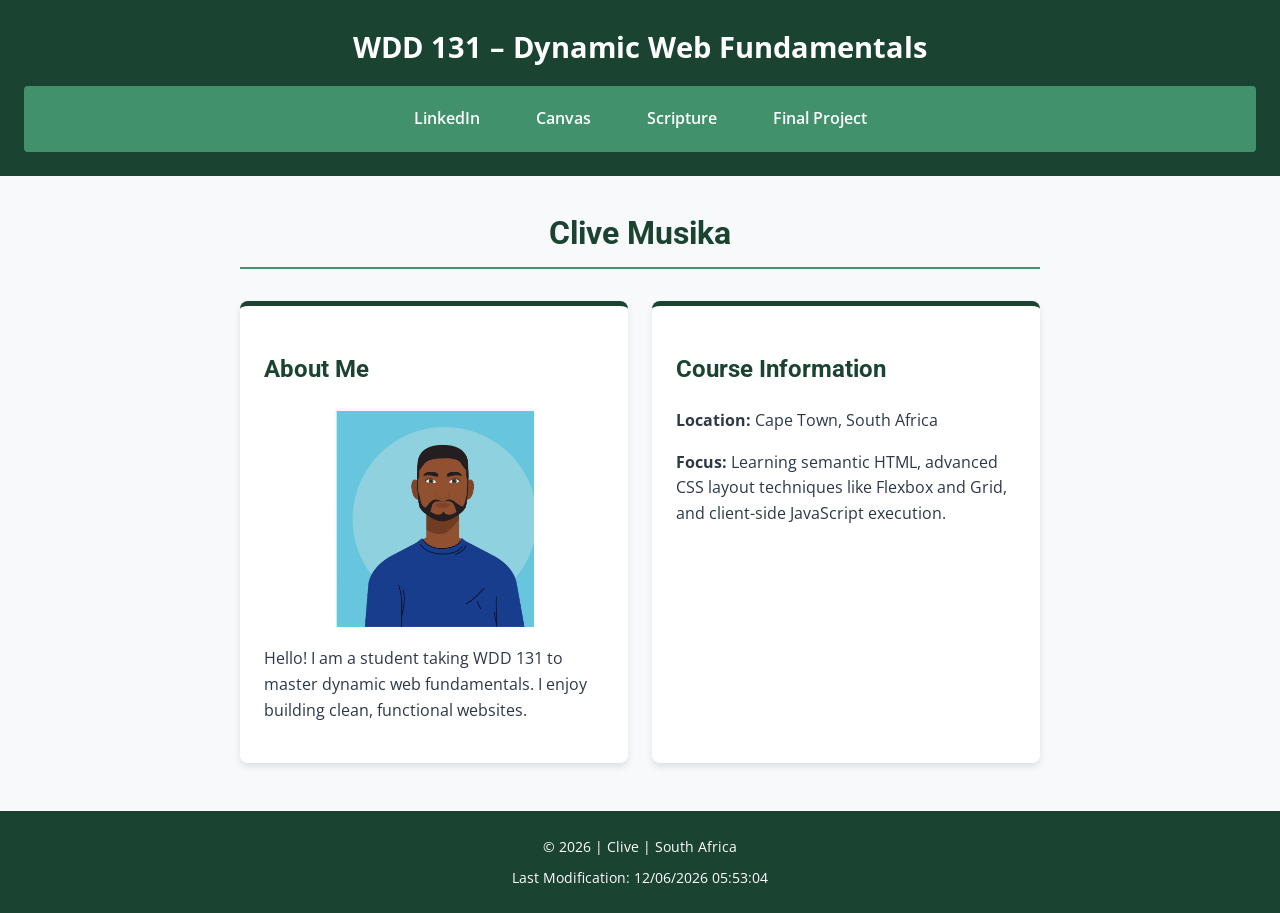
==== index.html @ 49b308af "Add files via upload" ====
<!DOCTYPE html>
<html lang="en">
<head>
    <meta charset="UTF-8">
    <meta name="viewport" content="width=device-width, initial-scale=1.0">
    <title>WDD 131 – Dynamic Web Fundamentals – Clive Musika</title>
    <meta name="description" content="WDD 131 – Dynamic Web Fundamentals course landing page for [Your Name]. Features assignments, resource links, and a layout showcasing core web development principles including HTML, CSS Grid, Flexbox, and JavaScript.">
    <meta name="author" content="Clive Musika">
    <link rel="preconnect" href="https://fonts.googleapis.com">
    <link rel="preconnect" href="https://fonts.gstatic.com" crossorigin>
    <link href="https://fonts.googleapis.com/css2?family=Roboto:wght@400;700&family=Open+Sans:wght@400;600&display=swap" rel="stylesheet">
    <link rel="stylesheet" href="styles/base.css">
    <script src="scripts/getdates.js" defer></script>
</head>
<body>

    <header>
        <span id="course-title">WDD 131 – Dynamic Web Fundamentals</span>
        <nav>
            <a href="https://www.linkedin.com/in/yourprofile" target="_blank">LinkedIn</a>
            <a href="https://byupw.instructure.com/" target="_blank">Canvas</a>
            <a href="https://www.churchofjesuschrist.org/study/scriptures/bofm/1-ne/3?lang=eng&id=p7#p7" target="_blank">Scripture</a>
            <a href="#">Final Project</a>
        </nav>
    </header>

    <main>
        <h1>Clive Musika</h1>
        
        <div class="grid-container">
            <section class="card">
                <h2>About Me</h2>
                <img src="images/profile.png" alt="Photo of Clive]" width="200">
                <p>Hello! I am a student taking WDD 131 to master dynamic web fundamentals. I enjoy building clean, functional websites.</p>
            </section>

            <section class="card">
                <h2>Course Information</h2>
                <p><strong>Location:</strong> Cape Town, South Africa</p>
                <p><strong>Focus:</strong> Learning semantic HTML, advanced CSS layout techniques like Flexbox and Grid, and client-side JavaScript execution.</p>
            </section>
        </div>
    </main>

    <footer>
        <p>&copy; <span id="currentyear"></span> | Clive | South Africa</p>
        <p id="lastModified"></p>
    </footer>

</body>
</html>
---- styles/base.css ----
:root {
    --primary-color: #1b4332;
    --accent-color: #40916c;
    --text-color: #2d3748;
    --light-bg: #f8f9fa;
    --card-bg: #ffffff;
}

body {
    font-family: 'Open Sans', sans-serif;
    color: var(--text-color);
    background-color: var(--light-bg);
    margin: 0;
    padding: 0;
    line-height: 1.6;
}

h1, h2, h3 {
    font-family: 'Roboto', sans-serif;
    color: var(--primary-color);
}

header {
    background-color: var(--primary-color);
    color: white;
    padding: 1.5rem;
    text-align: center;
}

#course-title {
    display: block; 
    font-size: 1.8rem;
    font-weight: bold;
    margin-bottom: 1rem;
}

nav {
    display: flex; 
    justify-content: center;
    gap: 1.5rem;
    background-color: var(--accent-color);
    padding: 0.75rem;
    border-radius: 4px;
}

nav a {
    color: white;
    text-decoration: none;
    font-weight: 600;
    padding: 0.5rem 1rem;
    transition: background-color 0.3s ease, color 0.3s ease;
}

nav a:hover {
    background-color: white;
    color: var(--primary-color);
    border-radius: 4px;
}

main {
    max-width: 800px; 
    margin: 2rem auto; 
    padding: 0 1rem;
}

main h1 {
    text-align: center;
    border-bottom: 2px solid var(--accent-color);
    padding-bottom: 0.5rem;
}

.grid-container {
    display: grid;
    grid-template-columns: repeat(auto-fit, minmax(300px, 1fr));
    gap: 1.5rem;
    margin-top: 2rem;
}

.card {
    background-color: var(--card-bg);
    padding: 1.5rem;
    border-radius: 8px;
    box-shadow: 0 4px 6px rgba(0, 0, 0, 0.1);
    border-top: 5px solid var(--primary-color);
}

.card img {
    display: block;
    max-width: 100%;
    height: auto;
    margin: 1rem auto;
    border-radius: 4px;
}

footer {
    background-color: var(--primary-color);
    color: white;
    text-align: center;
    padding: 1rem;
    margin-top: 3rem;
    font-size: 0.9rem;
}

footer p {
    margin: 0.5rem 0;
}
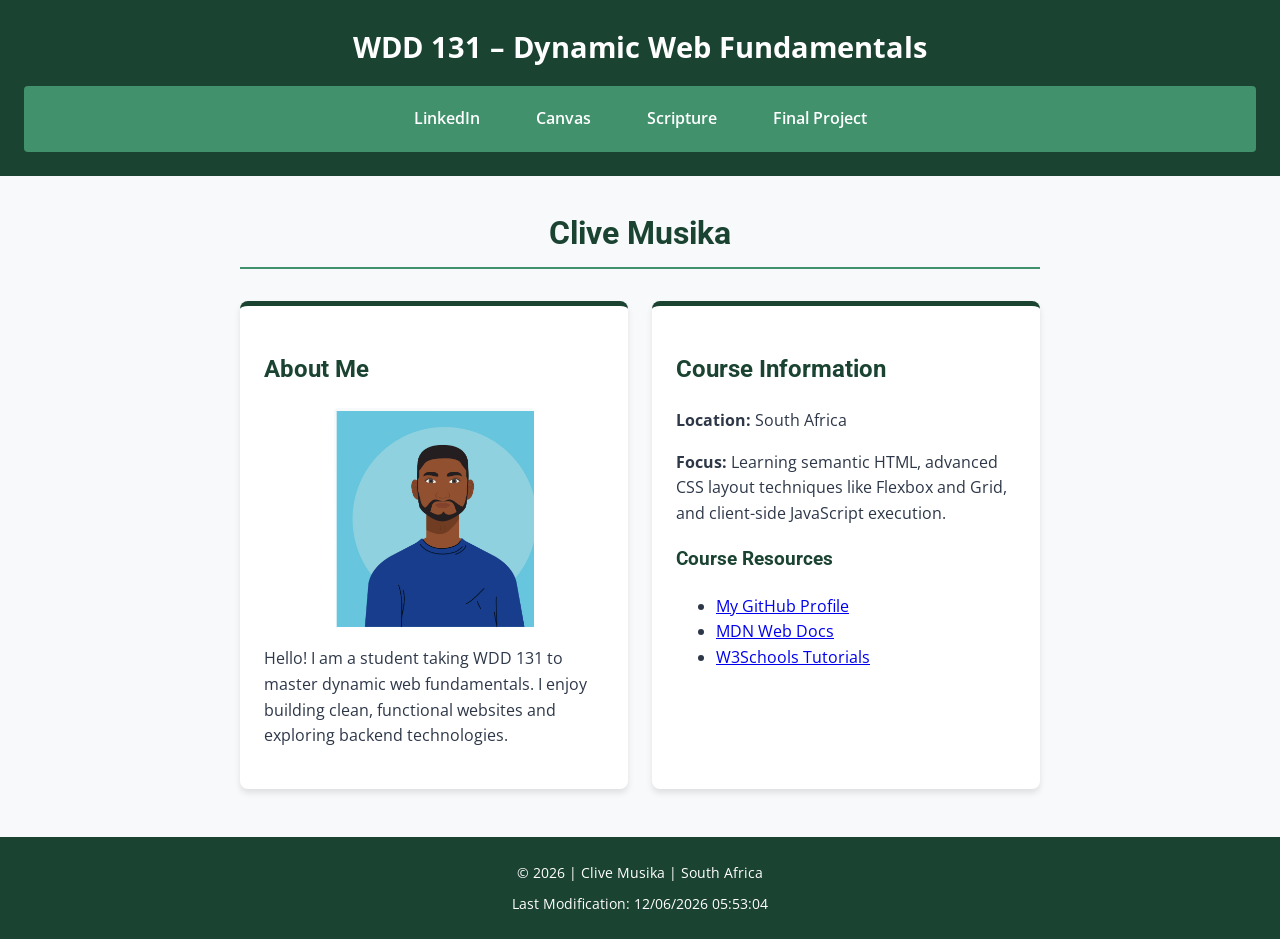
==== commit 6070a822: "Enhance index.html with new course resources Updated course landing page with additional resources a" ====
--- a/index.html
+++ b/index.html
@@ -4,7 +4,7 @@
     <meta charset="UTF-8">
     <meta name="viewport" content="width=device-width, initial-scale=1.0">
     <title>WDD 131 – Dynamic Web Fundamentals – Clive Musika</title>
-    <meta name="description" content="WDD 131 – Dynamic Web Fundamentals course landing page for [Your Name]. Features assignments, resource links, and a layout showcasing core web development principles including HTML, CSS Grid, Flexbox, and JavaScript.">
+    <meta name="description" content="WDD 131 – Dynamic Web Fundamentals course landing page for Clive Musika. Includes professional links, a favorite scripture, and dynamic web assignments.">
     <meta name="author" content="Clive Musika">
     <link rel="preconnect" href="https://fonts.googleapis.com">
     <link rel="preconnect" href="https://fonts.gstatic.com" crossorigin>
@@ -30,22 +30,28 @@
         <div class="grid-container">
             <section class="card">
                 <h2>About Me</h2>
-                <img src="images/profile.png" alt="Photo of Clive]" width="200">
-                <p>Hello! I am a student taking WDD 131 to master dynamic web fundamentals. I enjoy building clean, functional websites.</p>
+                <img src="images/profile.png" alt="Professional portrait of Clive Musika smiling" width="200">
+                <p>Hello! I am a student taking WDD 131 to master dynamic web fundamentals. I enjoy building clean, functional websites and exploring backend technologies.</p>
             </section>
 
             <section class="card">
                 <h2>Course Information</h2>
-                <p><strong>Location:</strong> Cape Town, South Africa</p>
+                <p><strong>Location:</strong> South Africa</p>
                 <p><strong>Focus:</strong> Learning semantic HTML, advanced CSS layout techniques like Flexbox and Grid, and client-side JavaScript execution.</p>
+                <h3>Course Resources</h3>
+                <ul>
+                    <li><a href="https://github.com" target="_blank">My GitHub Profile</a></li>
+                    <li><a href="https://developer.mozilla.org" target="_blank">MDN Web Docs</a></li>
+                    <li><a href="https://w3schools.com" target="_blank">W3Schools Tutorials</a></li>
+                </ul>
             </section>
         </div>
     </main>
 
     <footer>
-        <p>&copy; <span id="currentyear"></span> | Clive | South Africa</p>
+        <p>&copy; <span id="currentyear"></span> | Clive Musika | South Africa</p>
         <p id="lastModified"></p>
     </footer>
 
 </body>
-</html>+</html>
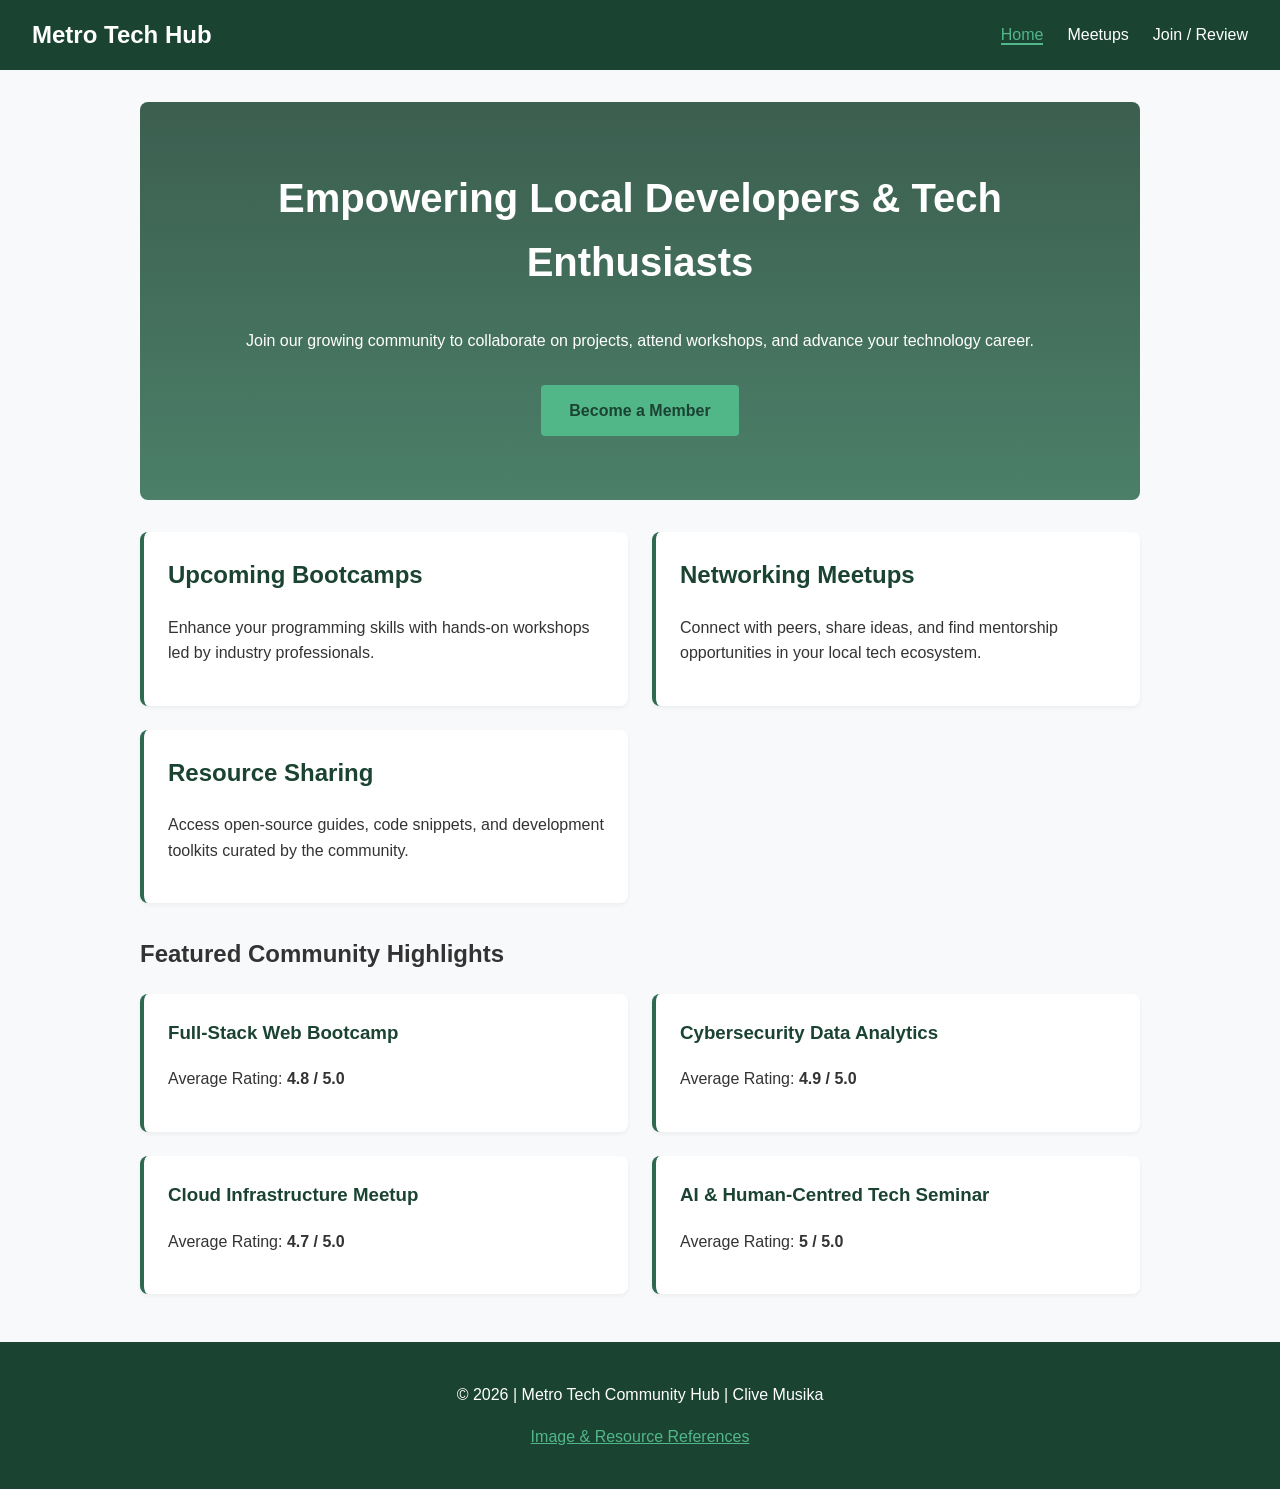
==== commit a168af37: "Update index.html to redirect to project site Replace existing content with a redirect to the projec" ====
--- a/index.html
+++ b/index.html
@@ -2,56 +2,10 @@
 <html lang="en">
 <head>
     <meta charset="UTF-8">
-    <meta name="viewport" content="width=device-width, initial-scale=1.0">
-    <title>WDD 131 – Dynamic Web Fundamentals – Clive Musika</title>
-    <meta name="description" content="WDD 131 – Dynamic Web Fundamentals course landing page for Clive Musika. Includes professional links, a favorite scripture, and dynamic web assignments.">
-    <meta name="author" content="Clive Musika">
-    <link rel="preconnect" href="https://fonts.googleapis.com">
-    <link rel="preconnect" href="https://fonts.gstatic.com" crossorigin>
-    <link href="https://fonts.googleapis.com/css2?family=Roboto:wght@400;700&family=Open+Sans:wght@400;600&display=swap" rel="stylesheet">
-    <link rel="stylesheet" href="styles/base.css">
-    <script src="scripts/getdates.js" defer></script>
+    <meta http-equiv="refresh" content="0; url=./project/index.html">
+    <title>Redirecting to Project...</title>
 </head>
 <body>
-
-    <header>
-        <span id="course-title">WDD 131 – Dynamic Web Fundamentals</span>
-        <nav>
-            <a href="https://www.linkedin.com/in/yourprofile" target="_blank">LinkedIn</a>
-            <a href="https://byupw.instructure.com/" target="_blank">Canvas</a>
-            <a href="https://www.churchofjesuschrist.org/study/scriptures/bofm/1-ne/3?lang=eng&id=p7#p7" target="_blank">Scripture</a>
-            <a href="#">Final Project</a>
-        </nav>
-    </header>
-
-    <main>
-        <h1>Clive Musika</h1>
-        
-        <div class="grid-container">
-            <section class="card">
-                <h2>About Me</h2>
-                <img src="images/profile.png" alt="Professional portrait of Clive Musika smiling" width="200">
-                <p>Hello! I am a student taking WDD 131 to master dynamic web fundamentals. I enjoy building clean, functional websites and exploring backend technologies.</p>
-            </section>
-
-            <section class="card">
-                <h2>Course Information</h2>
-                <p><strong>Location:</strong> South Africa</p>
-                <p><strong>Focus:</strong> Learning semantic HTML, advanced CSS layout techniques like Flexbox and Grid, and client-side JavaScript execution.</p>
-                <h3>Course Resources</h3>
-                <ul>
-                    <li><a href="https://github.com" target="_blank">My GitHub Profile</a></li>
-                    <li><a href="https://developer.mozilla.org" target="_blank">MDN Web Docs</a></li>
-                    <li><a href="https://w3schools.com" target="_blank">W3Schools Tutorials</a></li>
-                </ul>
-            </section>
-        </div>
-    </main>
-
-    <footer>
-        <p>&copy; <span id="currentyear"></span> | Clive Musika | South Africa</p>
-        <p id="lastModified"></p>
-    </footer>
-
+    <p>If you are not redirected automatically, please <a href="./project/index.html">click here to enter the project site</a>.</p>
 </body>
 </html>
